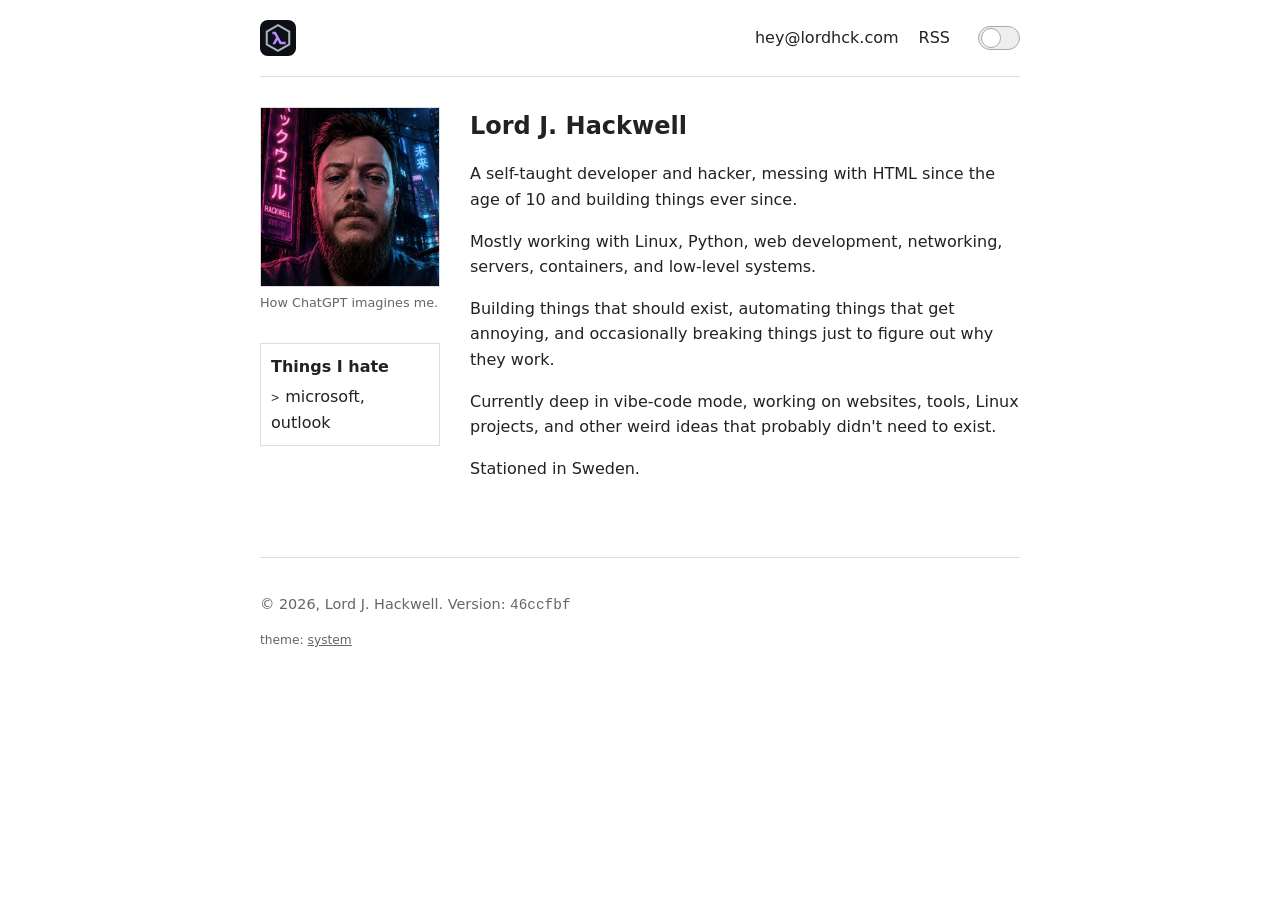
==== about/index.html @ e8de77fa "deploy: 46ccfbf50068d18fadb3310b62d37158465240ef" ====
<!doctype html>
<html lang="en">
<head>
    <meta charset="utf-8">
    <meta name="viewport" content="width=device-width, initial-scale=1.0">
    <title>About · Lord J. Hackwell</title>
    <meta name="description" content="About Lord J. Hackwell: self-taught dev &amp; hacker.">
    <link rel="canonical" href="https://lordhck.com/about/">
    <link rel="alternate" type="application/rss+xml" title="Lord J. Hackwell" href="/feed.xml">

    <meta property="og:site_name" content="Lord J. Hackwell">
    <meta property="og:type" content="website">
    <meta property="og:title" content="About">
    <meta property="og:description" content="About Lord J. Hackwell: self-taught dev &amp; hacker.">
    <meta property="og:url" content="https://lordhck.com/about/">
    <meta property="og:image" content="https://lordhck.com/static/imgs/me-openai.webp">
    <meta name="twitter:card" content="summary_large_image">

    <script type="application/ld+json">
    {
      "@context": "https://schema.org",
      "@type": "WebPage",
      "name": "About",
      "url": "https://lordhck.com/about/",
      "description": "About Lord J. Hackwell: self-taught dev & hacker.",
      "inLanguage": "en",
      "isPartOf": {
        "@id": "https://lordhck.com/#website"
      }
    }
    </script>

    <script>
        // Set theme before paint to avoid a flash
        (function () {
            var theme;
            try { theme = localStorage.getItem("theme"); } catch (e) {}
            var dark = theme === "dark" ||
                (theme !== "light" && matchMedia("(prefers-color-scheme: dark)").matches);
            document.documentElement.classList.toggle("dark", dark);
        })();
    </script>
    <link rel="icon" href="/static/favicon.svg" type="image/svg+xml">
    <link rel="stylesheet" href="/static/style.css">
</head>
<body>
    <header id="top">
        <a href="/" class="logo" aria-label="Home">
            <svg width="36" height="36" viewBox="0 0 32 32" aria-hidden="true">
                <rect width="32" height="32" rx="7" fill="#0c1016"/>
                <path d="M16 4.5 26 10.25v11.5L16 27.5 6 21.75v-11.5z" fill="none" stroke="#a9b3c2" stroke-width="1.8"/>
                <path d="M11 10.4h3l4.95 9h3.85v2.2h-5.14l-2.08-3.78-2.08 3.78H11l3.33-6.06-1.62-2.94H11z" fill="#b98cff"/>
            </svg>
        </a>

        <div class="links">
            <a href="mailto:hey@lordhck.com">hey@lordhck.com</a>
            <a href="/feed.xml">RSS</a>

            <label class="toggle">
                <input type="checkbox" id="dark-mode" aria-label="Dark mode">
                <span class="slider"></span>
            </label>
        </div>
    </header>

    <section class="about">
        <figure class="about-figure">
            <img class="about-photo" src="/static/imgs/me-openai.webp"
                 alt="Portrait of Lord J. Hackwell" width="180" height="180">
            <figcaption>How ChatGPT imagines me.</figcaption>
        </figure>

        <div class="about-text">
            <h1>Lord J. Hackwell</h1>
            <p>
                A self-taught developer and hacker, messing with HTML since the age of 10
                and building things ever since.
            </p>
            <p>
                Mostly working with Linux, Python, web development, networking, servers, 
                containers, and low-level systems.
            </p>
            <p>
                Building things that should exist, automating things that get annoying, 
                and occasionally breaking things just to figure out why they work.
            </p>
            <p>
                Currently deep in vibe-code mode, working on websites, tools, Linux projects, 
                and other weird ideas that probably didn't need to exist.
            </p>
            <p>Stationed in Sweden.</p>
        </div>

        <aside class="hate-list">
            <strong>Things I hate</strong>
            <ul>
                <li>microsoft, outlook</li>
            </ul>
        </aside>
    </section>


    <footer>
        <p>
            &copy; 2026, Lord J. Hackwell. Version:
            <span id="version">46ccfbf</span>
        </p>
        <p class="theme-switch">
            <button type="button" id="theme-cycle" title="Switch theme">theme: <span class="theme-value">system</span></button>
        </p>
    </footer>

    <script src="/static/app.js"></script>
    <script src="/static/code.js"></script>
</body>
</html>
---- static/style.css ----
*{box-sizing:border-box}:root{color-scheme:light}:root.dark{color-scheme:dark}body{max-width:800px;margin:0 auto;padding:0 20px;font-family:system-ui,sans-serif;line-height:1.6;color:#222;background:#fff;transition:background 0.2s,color 0.2s}.dark body{color:#ddd;background:#111}a{color:#1a55c4}:where(.dark) a{color:#8ab4f8}header{display:flex;align-items:center;justify-content:space-between;padding:20px 0;border-bottom:1px solid #ddd}.dark header{border-color:#333}header a{color:inherit;text-decoration:none}header a:hover{text-decoration:underline}.logo{display:flex;transition:opacity 0.2s}.logo:hover{opacity:0.7}header .links{display:flex;align-items:center;gap:20px;line-height:1}h1{margin-bottom:0.25rem}nav{margin:30px 0}nav ul,.post-list{padding:0;list-style:none}nav ul{display:flex;gap:20px}nav a{color:inherit}.release{margin:30px 0;padding:16px 20px;border:1px solid #2f9e44;background:rgba(47,158,68,0.08)}.release h2{margin:0 0 4px}.release p{margin:0}.release a{color:inherit;margin-left:6px}main{margin-top:30px}.post-list li{display:flex;align-items:center;min-width:0}.post-list li::before,.hate-list li::before{content:">";margin-right:6px;font-family:Courier,monospace;font-size:0.85em}.date{flex-shrink:0;margin-right:8px;font-family:Courier,monospace;font-size:0.85em;color:#666}.dark .date{color:#999}.post-link{min-width:0;overflow:hidden;text-overflow:ellipsis;white-space:nowrap}.toggle{position:relative;display:inline-block;width:42px;height:24px;margin-left:8px;vertical-align:middle;cursor:pointer}.toggle input{opacity:0;width:0;height:0}.slider{position:absolute;inset:0;border:1px solid #aaa;border-radius:999px;background:#eee;transition:0.2s}.slider::before{content:"";position:absolute;width:18px;height:18px;left:2px;top:50%;border-radius:50%;background:#fff;border:1px solid #aaa;transform:translateY(-50%);transition:0.2s}.toggle input:checked + .slider{background:#333;border-color:#555}.toggle input:checked + .slider::before{transform:translate(18px,-50%);background:#111;border-color:#777}footer{margin-top:60px;padding:20px 0;border-top:1px solid #ddd;font-size:0.9em;color:#666}.dark footer{border-color:#333;color:#999}#version{font-family:Courier,monospace}.tag{margin-right:6px;font-family:Courier,monospace;font-size:0.85em;color:#666}.dark .tag{color:#999}.not-found h1{font-family:Courier,monospace;font-size:4em}.breadcrumbs{margin:0 0 30px;font-size:0.8em;color:#666}.dark .breadcrumbs{color:#999}.breadcrumbs ol{display:flex;flex-wrap:wrap;margin:0;padding:0;list-style:none}.breadcrumbs li + li::before{content:"/";margin:0 6px}.breadcrumbs a{color:inherit}.theme-switch{font-size:0.85em}.theme-switch button{padding:0;border:0;background:none;font:inherit;color:inherit;cursor:pointer}.theme-value{text-decoration:underline}.about{display:grid;grid-template-columns:180px 1fr;grid-template-rows:auto 1fr;grid-template-areas:"photo text" "hate text";align-items:start;gap:30px;margin-top:30px}.about-figure{grid-area:photo;width:180px;margin:0}.about-text{grid-area:text}.about-photo{display:block;width:180px;height:180px;border:1px solid #ddd}.about-figure figcaption{margin-top:6px;font-size:0.8em;color:#666}.dark .about-figure figcaption{color:#999}.dark .about-photo{border-color:#333}.about h1{margin-top:0}.hate-list{grid-area:hate;padding:10px 10px;border:1px solid #ddd}.dark .hate-list{border-color:#333}.hate-list strong{display:block;margin:0 0 4px}.hate-list ul{margin:0;padding:0;list-style:none}@media (max-width:560px){.about{grid-template-columns:1fr;grid-template-rows:none;grid-template-areas:"photo" "text" "hate"}}article img{max-width:100%;height:auto}.footnote-ref{font-family:Courier,monospace;font-size:0.85em;text-decoration:none}.footnote{margin-top:40px;padding-top:10px;border-top:1px solid #ddd;font-size:0.85em;color:#666}.dark .footnote{border-color:#333;color:#999}.footnote hr{display:none}.footnote ol{margin:0}.footnote p{margin:0.25em 0}.footnote-backref{margin-left:4px;text-decoration:none}a[href^="http"]:not([href*="lordhck.com"])::after{--arrow:url("data:image/svg+xml,%3Csvg xmlns='http://www.w3.org/2000/svg' viewBox='0 0 24 24' fill='none' stroke='black' stroke-width='2' stroke-linecap='round' stroke-linejoin='round'%3E%3Cpath d='M5 12h14M13 18l6-6M13 6l6 6'/%3E%3C/svg%3E");content:"";display:inline-block;width:0.9em;height:0.9em;margin-left:0.2em;vertical-align:middle;background-color:currentColor;-webkit-mask:var(--arrow) no-repeat center / contain;mask:var(--arrow) no-repeat center / contain}.footnote-ref::after,.footnote a::after{content:none !important}.back-to-top{display:inline-block;margin-top:40px;font-family:Courier,monospace;font-size:0.85em;color:#666}.dark .back-to-top{color:#999}:root{--code-bg:#f4f4f4;--code-fg:#222;--code-border:#ddd;--code-muted:#666;--tk-k:#7a3e9d;--tk-s:#3b7a3b;--tk-c:#8a8a8a;--tk-n:#b35c00;--tk-f:#2a5db0;--tk-v:#a33a3a}:root.dark{--code-bg:#1e1e1e;--code-fg:#ddd;--code-border:#333;--code-muted:#999;--tk-k:#c5a3e0;--tk-s:#a3c99a;--tk-c:#6f6f6f;--tk-n:#e0a96d;--tk-f:#8fb3e8;--tk-v:#e09090}.code,.term{position:relative;margin:1.5rem 0;border-radius:6px;overflow:hidden;font:14px/1.5 ui-monospace,"SF Mono",Menlo,Consolas,monospace}.code{color:var(--code-fg);background:var(--code-bg);border:1px solid var(--code-border)}.code pre,.term pre{margin:0;padding:0.9rem 1rem;overflow-x:auto;font:inherit}.code code,.term code{font:inherit}.code-bar,.term-bar{display:flex;align-items:center;gap:0.5rem;padding:0.35rem 0.6rem 0.35rem 1rem;font-size:12px}.code-bar{color:var(--code-muted);border-bottom:1px solid var(--code-border)}.copy{margin-left:auto;padding:0.15rem 0.4rem;border:0;border-radius:4px;background:none;font:inherit;color:inherit;cursor:pointer;opacity:0.6}.copy:hover,.copy:focus-visible{opacity:1}.copy:focus-visible{outline:1px solid currentColor}.copy.ok{color:#28c840;opacity:1}.copy svg{display:block;width:14px;height:14px;margin:0 auto}.k{color:var(--tk-k)}.s{color:var(--tk-s)}.c{color:var(--tk-c);font-style:italic}.n{color:var(--tk-n)}.f{color:var(--tk-f)}.v{color:var(--tk-v)}.term{color:#e6e6e6;background:#1c1c1e}.term-bar{color:#8e8e93;background:#2a2a2c}.dot{width:12px;height:12px;border-radius:50%}.dot:nth-child(1){background:#ff5f57}.dot:nth-child(2){background:#febc2e}.dot:nth-child(3){margin-right:0.5rem;background:#28c840}.term .cmd::before{content:"$ ";color:#28c840;user-select:none}.term .out{color:#8e8e93}@media (prefers-reduced-motion:no-preference){html{scroll-behavior:smooth}}
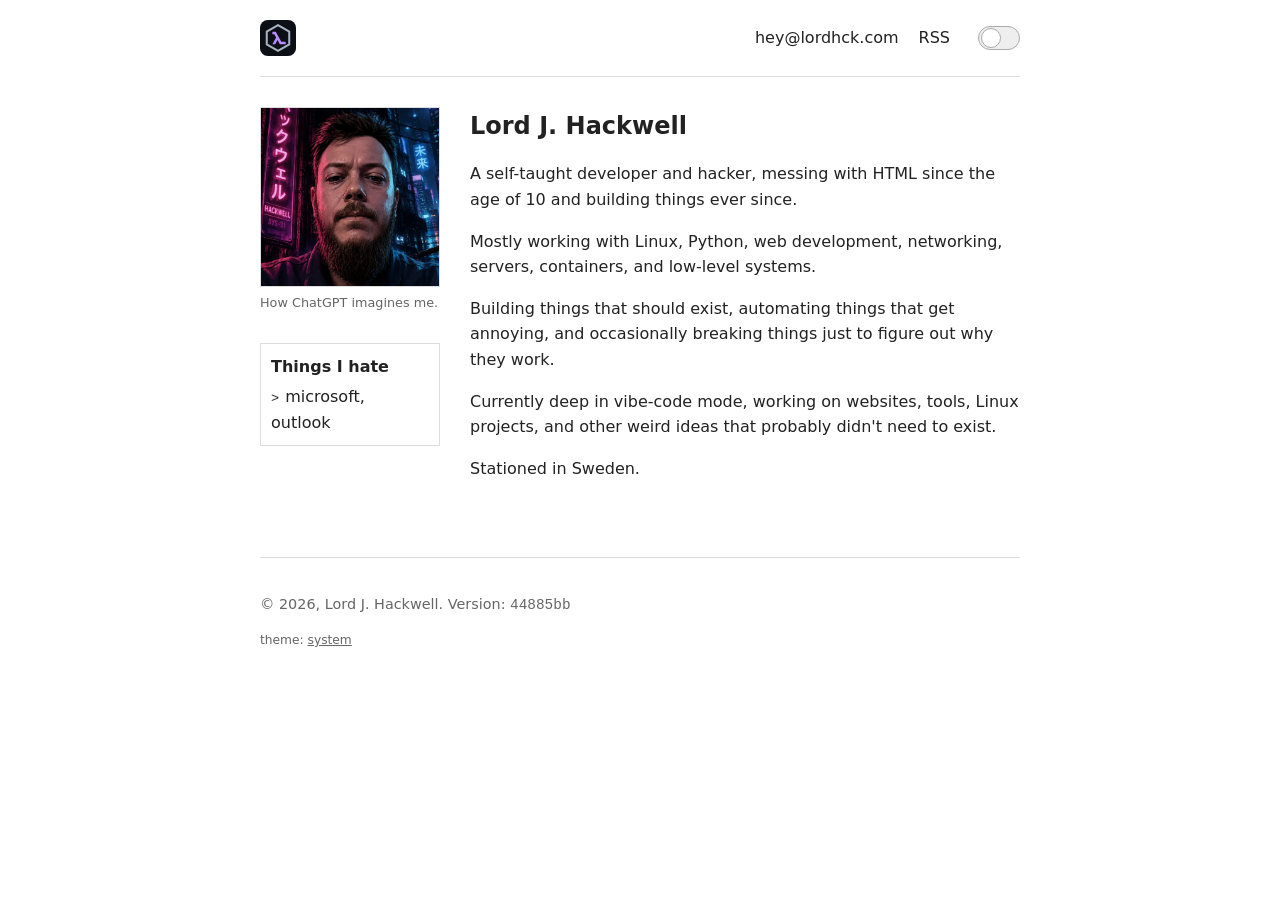
==== commit 5ed49036: "deploy: 44885bb9a5e85b3116b4069ffa80eab45b69ea36" ====
--- a/about/index.html
+++ b/about/index.html
@@ -41,6 +41,10 @@
         })();
     </script>
     <link rel="icon" href="/static/favicon.svg" type="image/svg+xml">
+    <link rel="apple-touch-icon" href="/static/icons/apple-touch-icon.png">
+    <link rel="manifest" href="/manifest.webmanifest">
+    <meta name="theme-color" content="#ffffff">
+    <meta name="apple-mobile-web-app-title" content="lordhck">
     <link rel="stylesheet" href="/static/style.css">
 </head>
 <body>
@@ -104,7 +108,7 @@
     <footer>
         <p>
             &copy; 2026, Lord J. Hackwell. Version:
-            <span id="version">46ccfbf</span>
+            <span id="version">44885bb</span>
         </p>
         <p class="theme-switch">
             <button type="button" id="theme-cycle" title="Switch theme">theme: <span class="theme-value">system</span></button>
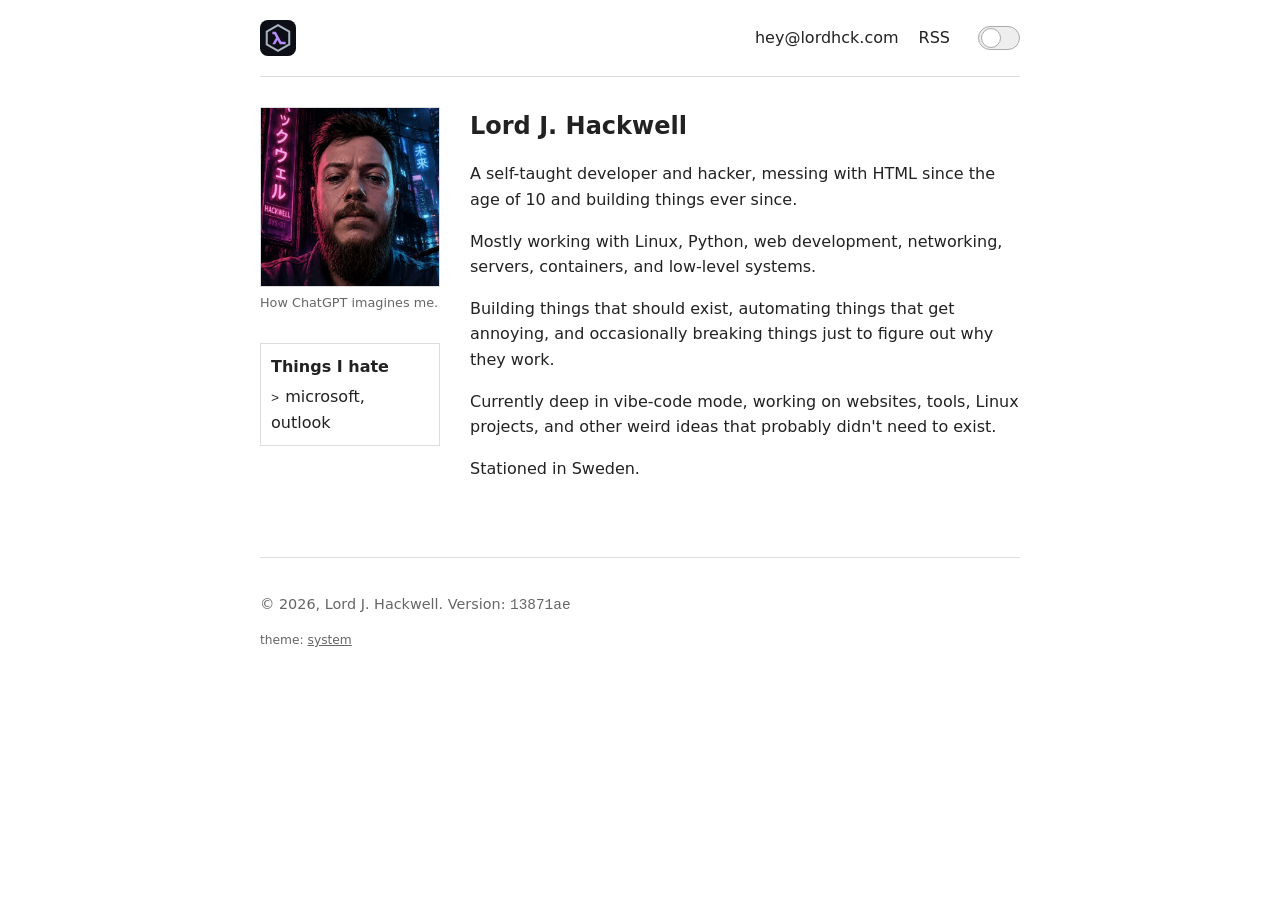
==== commit 18a061ec: "deploy: 13871aefc69ad44b2118bb988d697bfb29049811" ====
--- a/about/index.html
+++ b/about/index.html
@@ -108,7 +108,7 @@
     <footer>
         <p>
             &copy; 2026, Lord J. Hackwell. Version:
-            <span id="version">44885bb</span>
+            <span id="version">13871ae</span>
         </p>
         <p class="theme-switch">
             <button type="button" id="theme-cycle" title="Switch theme">theme: <span class="theme-value">system</span></button>
--- a/static/style.css
+++ b/static/style.css
@@ -1 +1 @@
-*{box-sizing:border-box}:root{color-scheme:light}:root.dark{color-scheme:dark}body{max-width:800px;margin:0 auto;padding:0 20px;font-family:system-ui,sans-serif;line-height:1.6;color:#222;background:#fff;transition:background 0.2s,color 0.2s}.dark body{color:#ddd;background:#111}a{color:#1a55c4}:where(.dark) a{color:#8ab4f8}header{display:flex;align-items:center;justify-content:space-between;padding:20px 0;border-bottom:1px solid #ddd}.dark header{border-color:#333}header a{color:inherit;text-decoration:none}header a:hover{text-decoration:underline}.logo{display:flex;transition:opacity 0.2s}.logo:hover{opacity:0.7}header .links{display:flex;align-items:center;gap:20px;line-height:1}h1{margin-bottom:0.25rem}nav{margin:30px 0}nav ul,.post-list{padding:0;list-style:none}nav ul{display:flex;gap:20px}nav a{color:inherit}.release{margin:30px 0;padding:16px 20px;border:1px solid #2f9e44;background:rgba(47,158,68,0.08)}.release h2{margin:0 0 4px}.release p{margin:0}.release a{color:inherit;margin-left:6px}main{margin-top:30px}.post-list li{display:flex;align-items:center;min-width:0}.post-list li::before,.hate-list li::before{content:">";margin-right:6px;font-family:Courier,monospace;font-size:0.85em}.date{flex-shrink:0;margin-right:8px;font-family:Courier,monospace;font-size:0.85em;color:#666}.dark .date{color:#999}.post-link{min-width:0;overflow:hidden;text-overflow:ellipsis;white-space:nowrap}.toggle{position:relative;display:inline-block;width:42px;height:24px;margin-left:8px;vertical-align:middle;cursor:pointer}.toggle input{opacity:0;width:0;height:0}.slider{position:absolute;inset:0;border:1px solid #aaa;border-radius:999px;background:#eee;transition:0.2s}.slider::before{content:"";position:absolute;width:18px;height:18px;left:2px;top:50%;border-radius:50%;background:#fff;border:1px solid #aaa;transform:translateY(-50%);transition:0.2s}.toggle input:checked + .slider{background:#333;border-color:#555}.toggle input:checked + .slider::before{transform:translate(18px,-50%);background:#111;border-color:#777}footer{margin-top:60px;padding:20px 0;border-top:1px solid #ddd;font-size:0.9em;color:#666}.dark footer{border-color:#333;color:#999}#version{font-family:Courier,monospace}.tag{margin-right:6px;font-family:Courier,monospace;font-size:0.85em;color:#666}.dark .tag{color:#999}.not-found h1{font-family:Courier,monospace;font-size:4em}.breadcrumbs{margin:0 0 30px;font-size:0.8em;color:#666}.dark .breadcrumbs{color:#999}.breadcrumbs ol{display:flex;flex-wrap:wrap;margin:0;padding:0;list-style:none}.breadcrumbs li + li::before{content:"/";margin:0 6px}.breadcrumbs a{color:inherit}.theme-switch{font-size:0.85em}.theme-switch button{padding:0;border:0;background:none;font:inherit;color:inherit;cursor:pointer}.theme-value{text-decoration:underline}.about{display:grid;grid-template-columns:180px 1fr;grid-template-rows:auto 1fr;grid-template-areas:"photo text" "hate text";align-items:start;gap:30px;margin-top:30px}.about-figure{grid-area:photo;width:180px;margin:0}.about-text{grid-area:text}.about-photo{display:block;width:180px;height:180px;border:1px solid #ddd}.about-figure figcaption{margin-top:6px;font-size:0.8em;color:#666}.dark .about-figure figcaption{color:#999}.dark .about-photo{border-color:#333}.about h1{margin-top:0}.hate-list{grid-area:hate;padding:10px 10px;border:1px solid #ddd}.dark .hate-list{border-color:#333}.hate-list strong{display:block;margin:0 0 4px}.hate-list ul{margin:0;padding:0;list-style:none}@media (max-width:560px){.about{grid-template-columns:1fr;grid-template-rows:none;grid-template-areas:"photo" "text" "hate"}}article img{max-width:100%;height:auto}.footnote-ref{font-family:Courier,monospace;font-size:0.85em;text-decoration:none}.footnote{margin-top:40px;padding-top:10px;border-top:1px solid #ddd;font-size:0.85em;color:#666}.dark .footnote{border-color:#333;color:#999}.footnote hr{display:none}.footnote ol{margin:0}.footnote p{margin:0.25em 0}.footnote-backref{margin-left:4px;text-decoration:none}a[href^="http"]:not([href*="lordhck.com"])::after{--arrow:url("data:image/svg+xml,%3Csvg xmlns='http://www.w3.org/2000/svg' viewBox='0 0 24 24' fill='none' stroke='black' stroke-width='2' stroke-linecap='round' stroke-linejoin='round'%3E%3Cpath d='M5 12h14M13 18l6-6M13 6l6 6'/%3E%3C/svg%3E");content:"";display:inline-block;width:0.9em;height:0.9em;margin-left:0.2em;vertical-align:middle;background-color:currentColor;-webkit-mask:var(--arrow) no-repeat center / contain;mask:var(--arrow) no-repeat center / contain}.footnote-ref::after,.footnote a::after{content:none !important}.back-to-top{display:inline-block;margin-top:40px;font-family:Courier,monospace;font-size:0.85em;color:#666}.dark .back-to-top{color:#999}:root{--code-bg:#f4f4f4;--code-fg:#222;--code-border:#ddd;--code-muted:#666;--tk-k:#7a3e9d;--tk-s:#3b7a3b;--tk-c:#8a8a8a;--tk-n:#b35c00;--tk-f:#2a5db0;--tk-v:#a33a3a}:root.dark{--code-bg:#1e1e1e;--code-fg:#ddd;--code-border:#333;--code-muted:#999;--tk-k:#c5a3e0;--tk-s:#a3c99a;--tk-c:#6f6f6f;--tk-n:#e0a96d;--tk-f:#8fb3e8;--tk-v:#e09090}.code,.term{position:relative;margin:1.5rem 0;border-radius:6px;overflow:hidden;font:14px/1.5 ui-monospace,"SF Mono",Menlo,Consolas,monospace}.code{color:var(--code-fg);background:var(--code-bg);border:1px solid var(--code-border)}.code pre,.term pre{margin:0;padding:0.9rem 1rem;overflow-x:auto;font:inherit}.code code,.term code{font:inherit}.code-bar,.term-bar{display:flex;align-items:center;gap:0.5rem;padding:0.35rem 0.6rem 0.35rem 1rem;font-size:12px}.code-bar{color:var(--code-muted);border-bottom:1px solid var(--code-border)}.copy{margin-left:auto;padding:0.15rem 0.4rem;border:0;border-radius:4px;background:none;font:inherit;color:inherit;cursor:pointer;opacity:0.6}.copy:hover,.copy:focus-visible{opacity:1}.copy:focus-visible{outline:1px solid currentColor}.copy.ok{color:#28c840;opacity:1}.copy svg{display:block;width:14px;height:14px;margin:0 auto}.k{color:var(--tk-k)}.s{color:var(--tk-s)}.c{color:var(--tk-c);font-style:italic}.n{color:var(--tk-n)}.f{color:var(--tk-f)}.v{color:var(--tk-v)}.term{color:#e6e6e6;background:#1c1c1e}.term-bar{color:#8e8e93;background:#2a2a2c}.dot{width:12px;height:12px;border-radius:50%}.dot:nth-child(1){background:#ff5f57}.dot:nth-child(2){background:#febc2e}.dot:nth-child(3){margin-right:0.5rem;background:#28c840}.term .cmd::before{content:"$ ";color:#28c840;user-select:none}.term .out{color:#8e8e93}@media (prefers-reduced-motion:no-preference){html{scroll-behavior:smooth}}+*{box-sizing:border-box}:root{color-scheme:light}:root.dark{color-scheme:dark}body{max-width:800px;margin:0 auto;padding:0 20px;font-family:system-ui,sans-serif;line-height:1.6;color:#222;background:#fff;transition:background 0.2s,color 0.2s}.dark body{color:#ddd;background:#111}a{color:#1a55c4}:where(.dark) a{color:#8ab4f8}header{display:flex;align-items:center;justify-content:space-between;padding:20px 0;border-bottom:1px solid #ddd}.dark header{border-color:#333}header a{color:inherit;text-decoration:none}header a:hover{text-decoration:underline}.logo{display:flex;transition:opacity 0.2s}.logo:hover{opacity:0.7}header .links{display:flex;align-items:center;gap:20px;line-height:1}h1{margin-bottom:0.25rem}nav{margin:30px 0}nav ul,.post-list{padding:0;list-style:none}nav ul{display:flex;gap:20px}nav a{color:inherit}.release{margin:30px 0;padding:16px 20px;border:1px solid #2f9e44;background:rgba(47,158,68,0.08)}.release h2{margin:0 0 4px}.release p{margin:0}.release a{color:inherit;margin-left:6px}main{margin-top:30px}.post-list li{display:flex;align-items:center;min-width:0}.post-list li::before,.hate-list li::before{content:">";margin-right:6px;font-family:Courier,monospace;font-size:0.85em}.date{flex-shrink:0;margin-right:8px;font-family:Courier,monospace;font-size:0.85em;color:#666}.dark .date{color:#999}.post-link{min-width:0;overflow:hidden;text-overflow:ellipsis;white-space:nowrap}.toggle{position:relative;display:inline-block;width:42px;height:24px;margin-left:8px;vertical-align:middle;cursor:pointer}.toggle input{opacity:0;width:0;height:0}.slider{position:absolute;inset:0;border:1px solid #aaa;border-radius:999px;background:#eee;transition:0.2s}.slider::before{content:"";position:absolute;width:18px;height:18px;left:2px;top:50%;border-radius:50%;background:#fff;border:1px solid #aaa;transform:translateY(-50%);transition:0.2s}.toggle input:checked + .slider{background:#333;border-color:#555}.toggle input:checked + .slider::before{transform:translate(18px,-50%);background:#111;border-color:#777}footer{margin-top:60px;padding:20px 0;border-top:1px solid #ddd;font-size:0.9em;color:#666}.dark footer{border-color:#333;color:#999}#version{font-family:Courier,monospace}.tag{margin-right:6px;font-family:Courier,monospace;font-size:0.85em;color:#666}.dark .tag{color:#999}.not-found h1{font-family:Courier,monospace;font-size:4em}.offline-screen{position:relative;max-width:600px;margin:30px 0;overflow:hidden;border-radius:8px;background:#111}.offline-screen canvas{display:block;width:100%;height:auto;image-rendering:pixelated;filter:drop-shadow(0 0 18px rgba(138,180,248,0.35));touch-action:manipulation;user-select:none}.offline-screen::after{content:"";position:absolute;inset:0;background:repeating-linear-gradient(transparent 0 2px,rgba(0,0,0,0.2) 2px 3px);mask-image:radial-gradient(closest-side,#000 60%,transparent);pointer-events:none}.breadcrumbs{margin:0 0 30px;font-size:0.8em;color:#666}.dark .breadcrumbs{color:#999}.breadcrumbs ol{display:flex;flex-wrap:wrap;margin:0;padding:0;list-style:none}.breadcrumbs li + li::before{content:"/";margin:0 6px}.breadcrumbs a{color:inherit}.theme-switch{font-size:0.85em}.theme-switch button{padding:0;border:0;background:none;font:inherit;color:inherit;cursor:pointer}.theme-value{text-decoration:underline}.about{display:grid;grid-template-columns:180px 1fr;grid-template-rows:auto 1fr;grid-template-areas:"photo text" "hate text";align-items:start;gap:30px;margin-top:30px}.about-figure{grid-area:photo;width:180px;margin:0}.about-text{grid-area:text}.about-photo{display:block;width:180px;height:180px;border:1px solid #ddd}.about-figure figcaption{margin-top:6px;font-size:0.8em;color:#666}.dark .about-figure figcaption{color:#999}.dark .about-photo{border-color:#333}.about h1{margin-top:0}.hate-list{grid-area:hate;padding:10px 10px;border:1px solid #ddd}.dark .hate-list{border-color:#333}.hate-list strong{display:block;margin:0 0 4px}.hate-list ul{margin:0;padding:0;list-style:none}@media (max-width:560px){.about{grid-template-columns:1fr;grid-template-rows:none;grid-template-areas:"photo" "text" "hate"}}article img{max-width:100%;height:auto}.footnote-ref{font-family:Courier,monospace;font-size:0.85em;text-decoration:none}.footnote{margin-top:40px;padding-top:10px;border-top:1px solid #ddd;font-size:0.85em;color:#666}.dark .footnote{border-color:#333;color:#999}.footnote hr{display:none}.footnote ol{margin:0}.footnote p{margin:0.25em 0}.footnote-backref{margin-left:4px;text-decoration:none}a[href^="http"]:not([href*="lordhck.com"])::after{--arrow:url("data:image/svg+xml,%3Csvg xmlns='http://www.w3.org/2000/svg' viewBox='0 0 24 24' fill='none' stroke='black' stroke-width='2' stroke-linecap='round' stroke-linejoin='round'%3E%3Cpath d='M5 12h14M13 18l6-6M13 6l6 6'/%3E%3C/svg%3E");content:"";display:inline-block;width:0.9em;height:0.9em;margin-left:0.2em;vertical-align:middle;background-color:currentColor;-webkit-mask:var(--arrow) no-repeat center / contain;mask:var(--arrow) no-repeat center / contain}.footnote-ref::after,.footnote a::after{content:none !important}.back-to-top{display:inline-block;margin-top:40px;font-family:Courier,monospace;font-size:0.85em;color:#666}.dark .back-to-top{color:#999}:root{--code-bg:#f4f4f4;--code-fg:#222;--code-border:#ddd;--code-muted:#666;--tk-k:#7a3e9d;--tk-s:#3b7a3b;--tk-c:#8a8a8a;--tk-n:#b35c00;--tk-f:#2a5db0;--tk-v:#a33a3a}:root.dark{--code-bg:#1e1e1e;--code-fg:#ddd;--code-border:#333;--code-muted:#999;--tk-k:#c5a3e0;--tk-s:#a3c99a;--tk-c:#6f6f6f;--tk-n:#e0a96d;--tk-f:#8fb3e8;--tk-v:#e09090}.code,.term{position:relative;margin:1.5rem 0;border-radius:6px;overflow:hidden;font:14px/1.5 ui-monospace,"SF Mono",Menlo,Consolas,monospace}.code{color:var(--code-fg);background:var(--code-bg);border:1px solid var(--code-border)}.code pre,.term pre{margin:0;padding:0.9rem 1rem;overflow-x:auto;font:inherit}.code code,.term code{font:inherit}.code-bar,.term-bar{display:flex;align-items:center;gap:0.5rem;padding:0.35rem 0.6rem 0.35rem 1rem;font-size:12px}.code-bar{color:var(--code-muted);border-bottom:1px solid var(--code-border)}.copy{margin-left:auto;padding:0.15rem 0.4rem;border:0;border-radius:4px;background:none;font:inherit;color:inherit;cursor:pointer;opacity:0.6}.copy:hover,.copy:focus-visible{opacity:1}.copy:focus-visible{outline:1px solid currentColor}.copy.ok{color:#28c840;opacity:1}.copy svg{display:block;width:14px;height:14px;margin:0 auto}.k{color:var(--tk-k)}.s{color:var(--tk-s)}.c{color:var(--tk-c);font-style:italic}.n{color:var(--tk-n)}.f{color:var(--tk-f)}.v{color:var(--tk-v)}.term{color:#e6e6e6;background:#1c1c1e}.term-bar{color:#8e8e93;background:#2a2a2c}.dot{width:12px;height:12px;border-radius:50%}.dot:nth-child(1){background:#ff5f57}.dot:nth-child(2){background:#febc2e}.dot:nth-child(3){margin-right:0.5rem;background:#28c840}.term .cmd::before{content:"$ ";color:#28c840;user-select:none}.term .out{color:#8e8e93}@media (prefers-reduced-motion:no-preference){html{scroll-behavior:smooth}}
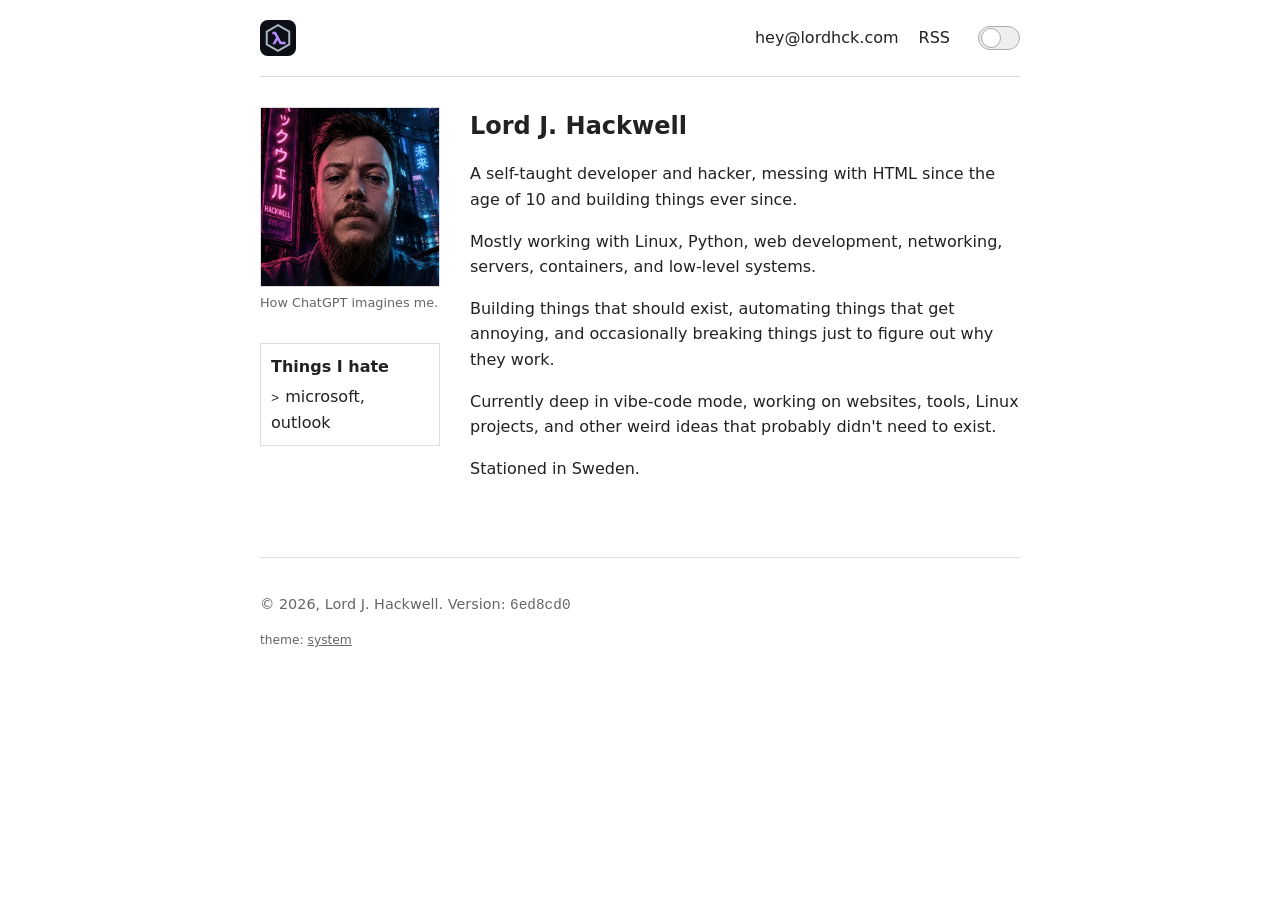
==== commit aaf7e97f: "deploy: 6ed8cd05142281f4e31d7b2b6eff27f577544df3" ====
--- a/about/index.html
+++ b/about/index.html
@@ -108,7 +108,7 @@
     <footer>
         <p>
             &copy; 2026, Lord J. Hackwell. Version:
-            <span id="version">13871ae</span>
+            <span id="version">6ed8cd0</span>
         </p>
         <p class="theme-switch">
             <button type="button" id="theme-cycle" title="Switch theme">theme: <span class="theme-value">system</span></button>
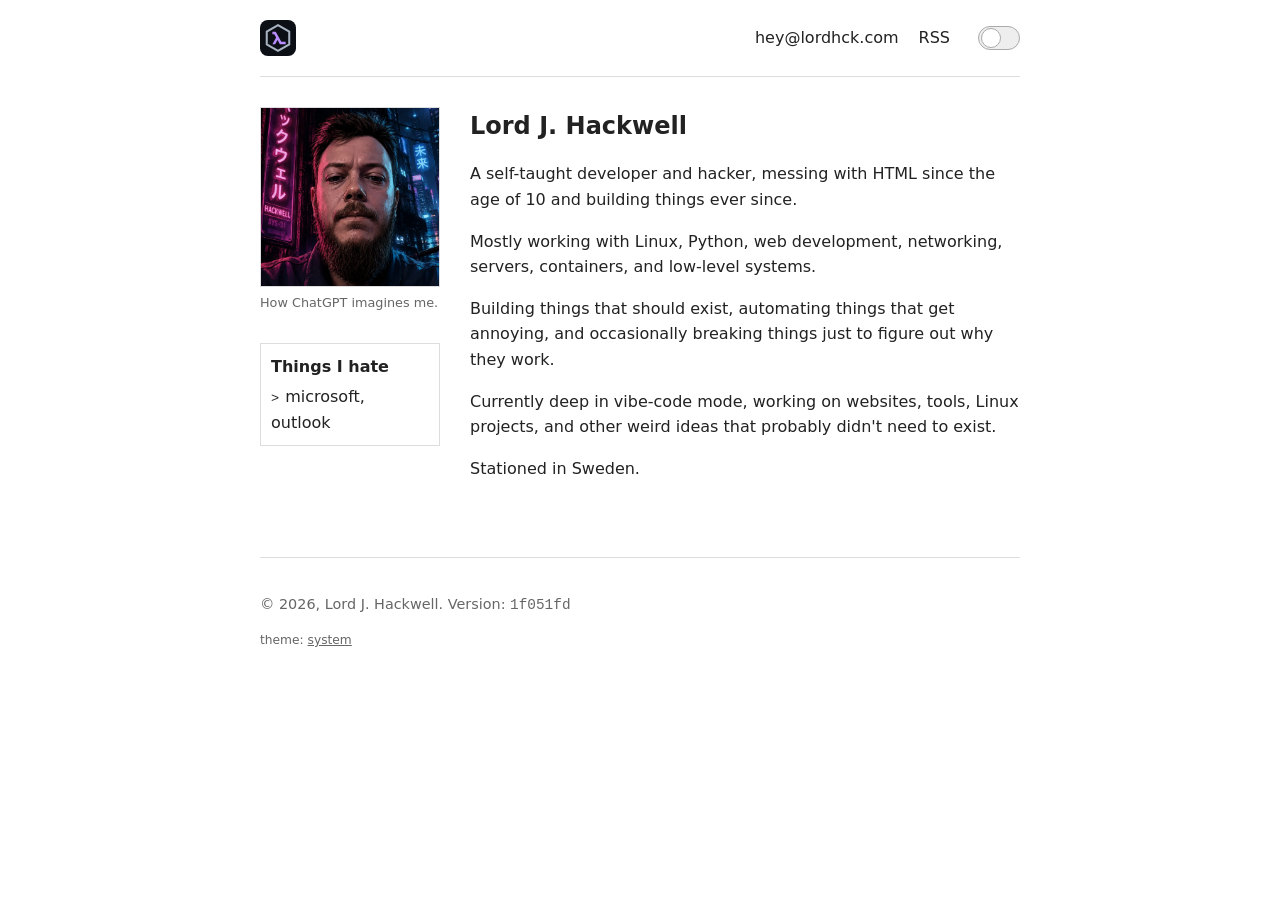
==== commit 484ee9a1: "deploy: 1f051fde8ad391462c94c8f5682ed0f975b3bc56" ====
--- a/about/index.html
+++ b/about/index.html
@@ -108,7 +108,7 @@
     <footer>
         <p>
             &copy; 2026, Lord J. Hackwell. Version:
-            <span id="version">6ed8cd0</span>
+            <span id="version">1f051fd</span>
         </p>
         <p class="theme-switch">
             <button type="button" id="theme-cycle" title="Switch theme">theme: <span class="theme-value">system</span></button>
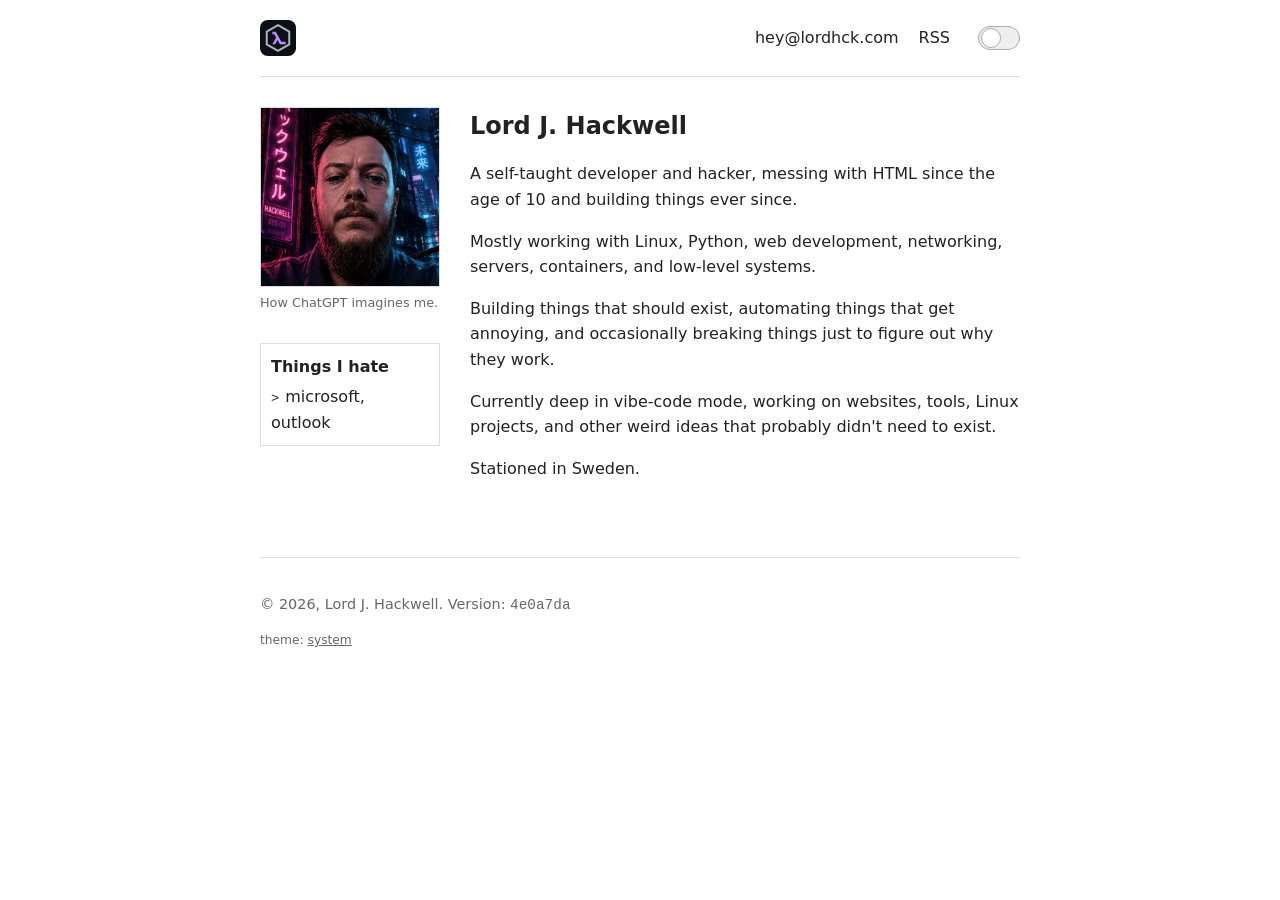
==== commit f0f1e329: "deploy: 4e0a7daccb74c12cd0f8c766ba340600b1c19301" ====
--- a/about/index.html
+++ b/about/index.html
@@ -108,7 +108,7 @@
     <footer>
         <p>
             &copy; 2026, Lord J. Hackwell. Version:
-            <span id="version">1f051fd</span>
+            <span id="version">4e0a7da</span>
         </p>
         <p class="theme-switch">
             <button type="button" id="theme-cycle" title="Switch theme">theme: <span class="theme-value">system</span></button>
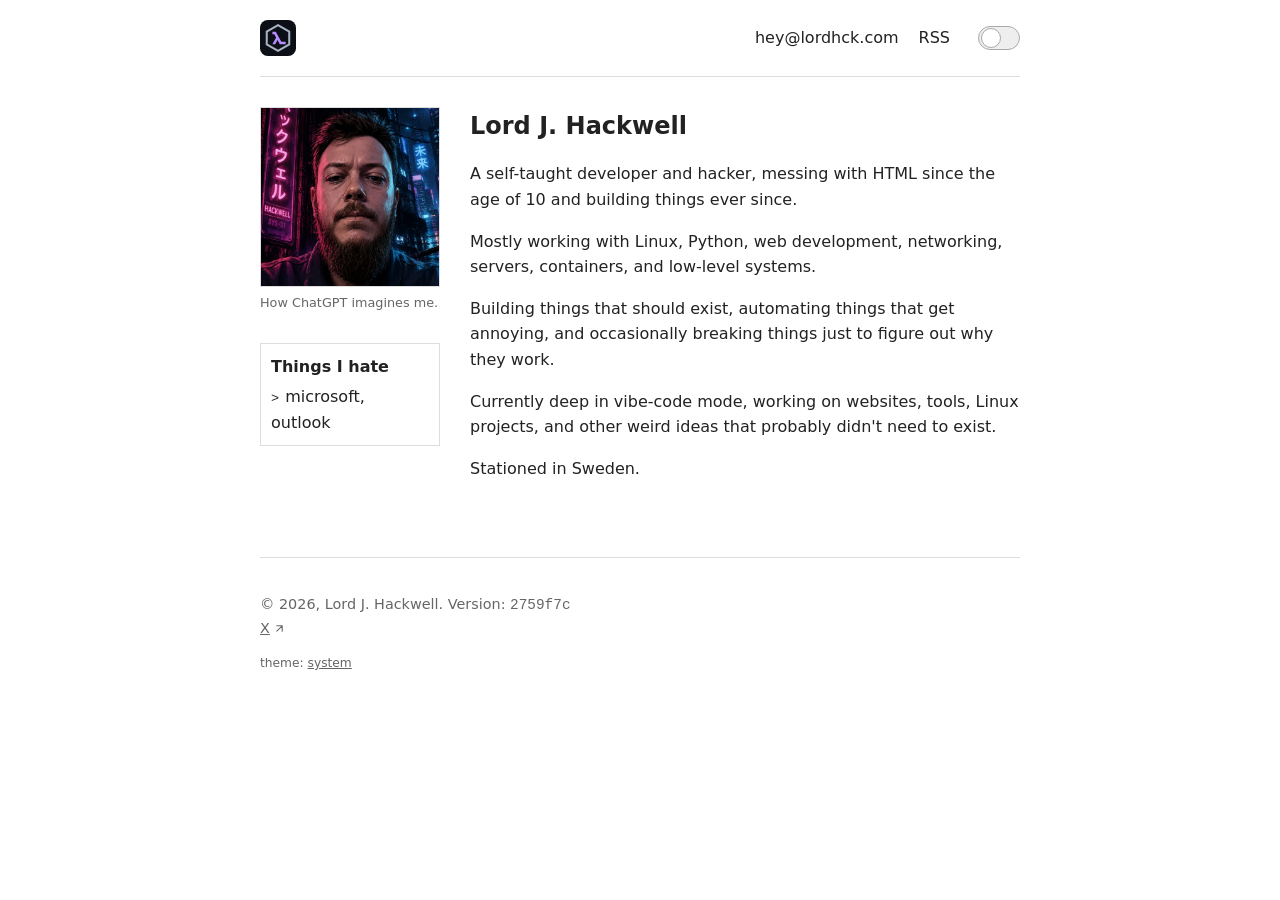
==== commit 5fce2c90: "deploy: 2759f7cd9dc2855d485ef723e6190baab39d393c" ====
--- a/about/index.html
+++ b/about/index.html
@@ -108,7 +108,8 @@
     <footer>
         <p>
             &copy; 2026, Lord J. Hackwell. Version:
-            <span id="version">4e0a7da</span>
+            <span id="version">2759f7c</span><br>
+            <a href="https://x.com/lordhck">X</a>
         </p>
         <p class="theme-switch">
             <button type="button" id="theme-cycle" title="Switch theme">theme: <span class="theme-value">system</span></button>
--- a/static/style.css
+++ b/static/style.css
@@ -1 +1 @@
-*{box-sizing:border-box}:root{color-scheme:light}:root.dark{color-scheme:dark}body{max-width:800px;margin:0 auto;padding:0 20px;font-family:system-ui,sans-serif;line-height:1.6;color:#222;background:#fff;transition:background 0.2s,color 0.2s}.dark body{color:#ddd;background:#111}a{color:#1a55c4}:where(.dark) a{color:#8ab4f8}header{display:flex;align-items:center;justify-content:space-between;padding:20px 0;border-bottom:1px solid #ddd}.dark header{border-color:#333}header a{color:inherit;text-decoration:none}header a:hover{text-decoration:underline}.logo{display:flex;transition:opacity 0.2s}.logo:hover{opacity:0.7}header .links{display:flex;align-items:center;gap:20px;line-height:1}h1{margin-bottom:0.25rem}nav{margin:30px 0}nav ul,.post-list{padding:0;list-style:none}nav ul{display:flex;gap:20px}nav a{color:inherit}.release{margin:30px 0;padding:16px 20px;border:1px solid #2f9e44;background:rgba(47,158,68,0.08)}.release h2{margin:0 0 4px}.release p{margin:0}.release a{color:inherit;margin-left:6px}main{margin-top:30px}.post-list li{display:flex;align-items:center;min-width:0}.post-list li::before,.hate-list li::before{content:">";margin-right:6px;font-family:Courier,monospace;font-size:0.85em}.date{flex-shrink:0;margin-right:8px;font-family:Courier,monospace;font-size:0.85em;color:#666}.dark .date{color:#999}.post-link{min-width:0;overflow:hidden;text-overflow:ellipsis;white-space:nowrap}.toggle{position:relative;display:inline-block;width:42px;height:24px;margin-left:8px;vertical-align:middle;cursor:pointer}.toggle input{opacity:0;width:0;height:0}.slider{position:absolute;inset:0;border:1px solid #aaa;border-radius:999px;background:#eee;transition:0.2s}.slider::before{content:"";position:absolute;width:18px;height:18px;left:2px;top:50%;border-radius:50%;background:#fff;border:1px solid #aaa;transform:translateY(-50%);transition:0.2s}.toggle input:checked + .slider{background:#333;border-color:#555}.toggle input:checked + .slider::before{transform:translate(18px,-50%);background:#111;border-color:#777}footer{margin-top:60px;padding:20px 0;border-top:1px solid #ddd;font-size:0.9em;color:#666}.dark footer{border-color:#333;color:#999}#version{font-family:Courier,monospace}.tag{margin-right:6px;font-family:Courier,monospace;font-size:0.85em;color:#666}.dark .tag{color:#999}.not-found h1{font-family:Courier,monospace;font-size:4em}.offline-screen{position:relative;max-width:600px;margin:30px 0;overflow:hidden;border-radius:8px;background:#111}.offline-screen canvas{display:block;width:100%;height:auto;image-rendering:pixelated;filter:drop-shadow(0 0 18px rgba(138,180,248,0.35));touch-action:manipulation;user-select:none}.offline-screen::after{content:"";position:absolute;inset:0;background:repeating-linear-gradient(transparent 0 2px,rgba(0,0,0,0.2) 2px 3px);mask-image:radial-gradient(closest-side,#000 60%,transparent);pointer-events:none}.breadcrumbs{margin:0 0 30px;font-size:0.8em;color:#666}.dark .breadcrumbs{color:#999}.breadcrumbs ol{display:flex;flex-wrap:wrap;margin:0;padding:0;list-style:none}.breadcrumbs li + li::before{content:"/";margin:0 6px}.breadcrumbs a{color:inherit}.theme-switch{font-size:0.85em}.theme-switch button{padding:0;border:0;background:none;font:inherit;color:inherit;cursor:pointer}.theme-value{text-decoration:underline}.about{display:grid;grid-template-columns:180px 1fr;grid-template-rows:auto 1fr;grid-template-areas:"photo text" "hate text";align-items:start;gap:30px;margin-top:30px}.about-figure{grid-area:photo;width:180px;margin:0}.about-text{grid-area:text}.about-photo{display:block;width:180px;height:180px;border:1px solid #ddd}.about-figure figcaption{margin-top:6px;font-size:0.8em;color:#666}.dark .about-figure figcaption{color:#999}.dark .about-photo{border-color:#333}.about h1{margin-top:0}.hate-list{grid-area:hate;padding:10px 10px;border:1px solid #ddd}.dark .hate-list{border-color:#333}.hate-list strong{display:block;margin:0 0 4px}.hate-list ul{margin:0;padding:0;list-style:none}@media (max-width:560px){.about{grid-template-columns:1fr;grid-template-rows:none;grid-template-areas:"photo" "text" "hate"}}article img{max-width:100%;height:auto}.footnote-ref{font-family:Courier,monospace;font-size:0.85em;text-decoration:none}.footnote{margin-top:40px;padding-top:10px;border-top:1px solid #ddd;font-size:0.85em;color:#666}.dark .footnote{border-color:#333;color:#999}.footnote hr{display:none}.footnote ol{margin:0}.footnote p{margin:0.25em 0}.footnote-backref{margin-left:4px;text-decoration:none}a[href^="http"]:not([href*="lordhck.com"])::after{--arrow:url("data:image/svg+xml,%3Csvg xmlns='http://www.w3.org/2000/svg' viewBox='0 0 24 24' fill='none' stroke='black' stroke-width='2' stroke-linecap='round' stroke-linejoin='round'%3E%3Cpath d='M5 12h14M13 18l6-6M13 6l6 6'/%3E%3C/svg%3E");content:"";display:inline-block;width:0.9em;height:0.9em;margin-left:0.2em;vertical-align:middle;background-color:currentColor;-webkit-mask:var(--arrow) no-repeat center / contain;mask:var(--arrow) no-repeat center / contain}.footnote-ref::after,.footnote a::after{content:none !important}.back-to-top{display:inline-block;margin-top:40px;font-family:Courier,monospace;font-size:0.85em;color:#666}.dark .back-to-top{color:#999}:root{--code-bg:#f4f4f4;--code-fg:#222;--code-border:#ddd;--code-muted:#666;--tk-k:#7a3e9d;--tk-s:#3b7a3b;--tk-c:#8a8a8a;--tk-n:#b35c00;--tk-f:#2a5db0;--tk-v:#a33a3a}:root.dark{--code-bg:#1e1e1e;--code-fg:#ddd;--code-border:#333;--code-muted:#999;--tk-k:#c5a3e0;--tk-s:#a3c99a;--tk-c:#6f6f6f;--tk-n:#e0a96d;--tk-f:#8fb3e8;--tk-v:#e09090}.code,.term{position:relative;margin:1.5rem 0;border-radius:6px;overflow:hidden;font:14px/1.5 ui-monospace,"SF Mono",Menlo,Consolas,monospace}.code{color:var(--code-fg);background:var(--code-bg);border:1px solid var(--code-border)}.code pre,.term pre{margin:0;padding:0.9rem 1rem;overflow-x:auto;font:inherit}.code code,.term code{font:inherit}.code-bar,.term-bar{display:flex;align-items:center;gap:0.5rem;padding:0.35rem 0.6rem 0.35rem 1rem;font-size:12px}.code-bar{color:var(--code-muted);border-bottom:1px solid var(--code-border)}.copy{margin-left:auto;padding:0.15rem 0.4rem;border:0;border-radius:4px;background:none;font:inherit;color:inherit;cursor:pointer;opacity:0.6}.copy:hover,.copy:focus-visible{opacity:1}.copy:focus-visible{outline:1px solid currentColor}.copy.ok{color:#28c840;opacity:1}.copy svg{display:block;width:14px;height:14px;margin:0 auto}.k{color:var(--tk-k)}.s{color:var(--tk-s)}.c{color:var(--tk-c);font-style:italic}.n{color:var(--tk-n)}.f{color:var(--tk-f)}.v{color:var(--tk-v)}.term{color:#e6e6e6;background:#1c1c1e}.term-bar{color:#8e8e93;background:#2a2a2c}.dot{width:12px;height:12px;border-radius:50%}.dot:nth-child(1){background:#ff5f57}.dot:nth-child(2){background:#febc2e}.dot:nth-child(3){margin-right:0.5rem;background:#28c840}.term .cmd::before{content:"$ ";color:#28c840;user-select:none}.term .out{color:#8e8e93}@media (prefers-reduced-motion:no-preference){html{scroll-behavior:smooth}}+*{box-sizing:border-box}:root{color-scheme:light}:root.dark{color-scheme:dark}body{max-width:800px;margin:0 auto;padding:0 20px;font-family:system-ui,sans-serif;line-height:1.6;color:#222;background:#fff;transition:background 0.2s,color 0.2s}.dark body{color:#ddd;background:#111}a{color:#1a55c4}:where(.dark) a{color:#8ab4f8}header{display:flex;align-items:center;justify-content:space-between;padding:20px 0;border-bottom:1px solid #ddd}.dark header{border-color:#333}header a{color:inherit;text-decoration:none}header a:hover{text-decoration:underline}.logo{display:flex;transition:opacity 0.2s}.logo:hover{opacity:0.7}header .links{display:flex;align-items:center;gap:20px;line-height:1}h1{margin-bottom:0.25rem}nav{margin:30px 0}nav ul,.post-list{padding:0;list-style:none}nav ul{display:flex;gap:20px}nav a{color:inherit}.release{margin:30px 0;padding:16px 20px;border:1px solid #2f9e44;background:rgba(47,158,68,0.08)}.release h2{margin:0 0 4px}.release p{margin:0}.release a{color:inherit;margin-left:6px}main{margin-top:30px}.post-list li{display:flex;align-items:center;min-width:0}.post-list li::before,.hate-list li::before{content:">";margin-right:6px;font-family:Courier,monospace;font-size:0.85em}.date{flex-shrink:0;margin-right:8px;font-family:Courier,monospace;font-size:0.85em;color:#666}.dark .date{color:#999}.post-link{min-width:0;overflow:hidden;text-overflow:ellipsis;white-space:nowrap}.toggle{position:relative;display:inline-block;width:42px;height:24px;margin-left:8px;vertical-align:middle;cursor:pointer}.toggle input{opacity:0;width:0;height:0}.slider{position:absolute;inset:0;border:1px solid #aaa;border-radius:999px;background:#eee;transition:0.2s}.slider::before{content:"";position:absolute;width:18px;height:18px;left:2px;top:50%;border-radius:50%;background:#fff;border:1px solid #aaa;transform:translateY(-50%);transition:0.2s}.toggle input:checked + .slider{background:#333;border-color:#555}.toggle input:checked + .slider::before{transform:translate(18px,-50%);background:#111;border-color:#777}footer{margin-top:60px;padding:20px 0;border-top:1px solid #ddd;font-size:0.9em;color:#666}.dark footer{border-color:#333;color:#999}footer a{color:inherit}#version{font-family:Courier,monospace}.tag{margin-right:6px;font-family:Courier,monospace;font-size:0.85em;color:#666}.dark .tag{color:#999}.not-found h1{font-family:Courier,monospace;font-size:4em}.breadcrumbs{margin:0 0 30px;font-size:0.8em;color:#666}.dark .breadcrumbs{color:#999}.breadcrumbs ol{display:flex;flex-wrap:wrap;margin:0;padding:0;list-style:none}.breadcrumbs li + li::before{content:"/";margin:0 6px}.breadcrumbs a{color:inherit}.theme-switch{font-size:0.85em}.theme-switch button{padding:0;border:0;background:none;font:inherit;color:inherit;cursor:pointer}.theme-value{text-decoration:underline}.about{display:grid;grid-template-columns:180px 1fr;grid-template-rows:auto 1fr;grid-template-areas:"photo text" "hate text";align-items:start;gap:30px;margin-top:30px}.about-figure{grid-area:photo;width:180px;margin:0}.about-text{grid-area:text}.about-photo{display:block;width:180px;height:180px;border:1px solid #ddd}.about-figure figcaption{margin-top:6px;font-size:0.8em;color:#666}.dark .about-figure figcaption{color:#999}.dark .about-photo{border-color:#333}.about h1{margin-top:0}.hate-list{grid-area:hate;padding:10px 10px;border:1px solid #ddd}.dark .hate-list{border-color:#333}.hate-list strong{display:block;margin:0 0 4px}.hate-list ul{margin:0;padding:0;list-style:none}@media (max-width:560px){.about{grid-template-columns:1fr;grid-template-rows:none;grid-template-areas:"photo" "text" "hate"}}article img{max-width:100%;height:auto}.footnote-ref{font-family:Courier,monospace;font-size:0.85em;text-decoration:none}.footnote{margin-top:40px;padding-top:10px;border-top:1px solid #ddd;font-size:0.85em;color:#666}.dark .footnote{border-color:#333;color:#999}.footnote hr{display:none}.footnote ol{margin:0}.footnote p{margin:0.25em 0}.footnote-backref{margin-left:4px;text-decoration:none}a[href^="http"]:not([href*="lordhck.com"])::after{--arrow:url("data:image/svg+xml,%3Csvg xmlns='http://www.w3.org/2000/svg' viewBox='0 0 24 24' fill='none' stroke='black' stroke-width='2' stroke-linecap='round' stroke-linejoin='round'%3E%3Cpath d='M7 17 17 7M7 7h10v10'/%3E%3C/svg%3E");content:"";display:inline-block;width:0.9em;height:0.9em;margin-left:0.2em;vertical-align:middle;background-color:currentColor;-webkit-mask:var(--arrow) no-repeat center / contain;mask:var(--arrow) no-repeat center / contain}.footnote-ref::after,.footnote a::after{content:none !important}.back-to-top{display:inline-block;margin-top:40px;font-family:Courier,monospace;font-size:0.85em;color:#666}.dark .back-to-top{color:#999}:root{--code-bg:#f4f4f4;--code-fg:#222;--code-border:#ddd;--code-muted:#666;--tk-k:#7a3e9d;--tk-s:#3b7a3b;--tk-c:#8a8a8a;--tk-n:#b35c00;--tk-f:#2a5db0;--tk-v:#a33a3a}:root.dark{--code-bg:#1e1e1e;--code-fg:#ddd;--code-border:#333;--code-muted:#999;--tk-k:#c5a3e0;--tk-s:#a3c99a;--tk-c:#6f6f6f;--tk-n:#e0a96d;--tk-f:#8fb3e8;--tk-v:#e09090}.code,.term{position:relative;margin:1.5rem 0;border-radius:6px;overflow:hidden;font:14px/1.5 ui-monospace,"SF Mono",Menlo,Consolas,monospace}.code{color:var(--code-fg);background:var(--code-bg);border:1px solid var(--code-border)}.code pre,.term pre{margin:0;padding:0.9rem 1rem;overflow-x:auto;font:inherit}.code code,.term code{font:inherit}.code-bar,.term-bar{display:flex;align-items:center;gap:0.5rem;padding:0.35rem 0.6rem 0.35rem 1rem;font-size:12px}.code-bar{color:var(--code-muted);border-bottom:1px solid var(--code-border)}.copy{margin-left:auto;padding:0.15rem 0.4rem;border:0;border-radius:4px;background:none;font:inherit;color:inherit;cursor:pointer;opacity:0.6}.copy:hover,.copy:focus-visible{opacity:1}.copy:focus-visible{outline:1px solid currentColor}.copy.ok{color:#28c840;opacity:1}.copy svg{display:block;width:14px;height:14px;margin:0 auto}.k{color:var(--tk-k)}.s{color:var(--tk-s)}.c{color:var(--tk-c);font-style:italic}.n{color:var(--tk-n)}.f{color:var(--tk-f)}.v{color:var(--tk-v)}.term{color:#e6e6e6;background:#1c1c1e}.term-bar{color:#8e8e93;background:#2a2a2c}.dot{width:12px;height:12px;border-radius:50%}.dot:nth-child(1){background:#ff5f57}.dot:nth-child(2){background:#febc2e}.dot:nth-child(3){margin-right:0.5rem;background:#28c840}.term .cmd::before{content:"$ ";color:#28c840;user-select:none}.term .out{color:#8e8e93}@media (prefers-reduced-motion:no-preference){html{scroll-behavior:smooth}}
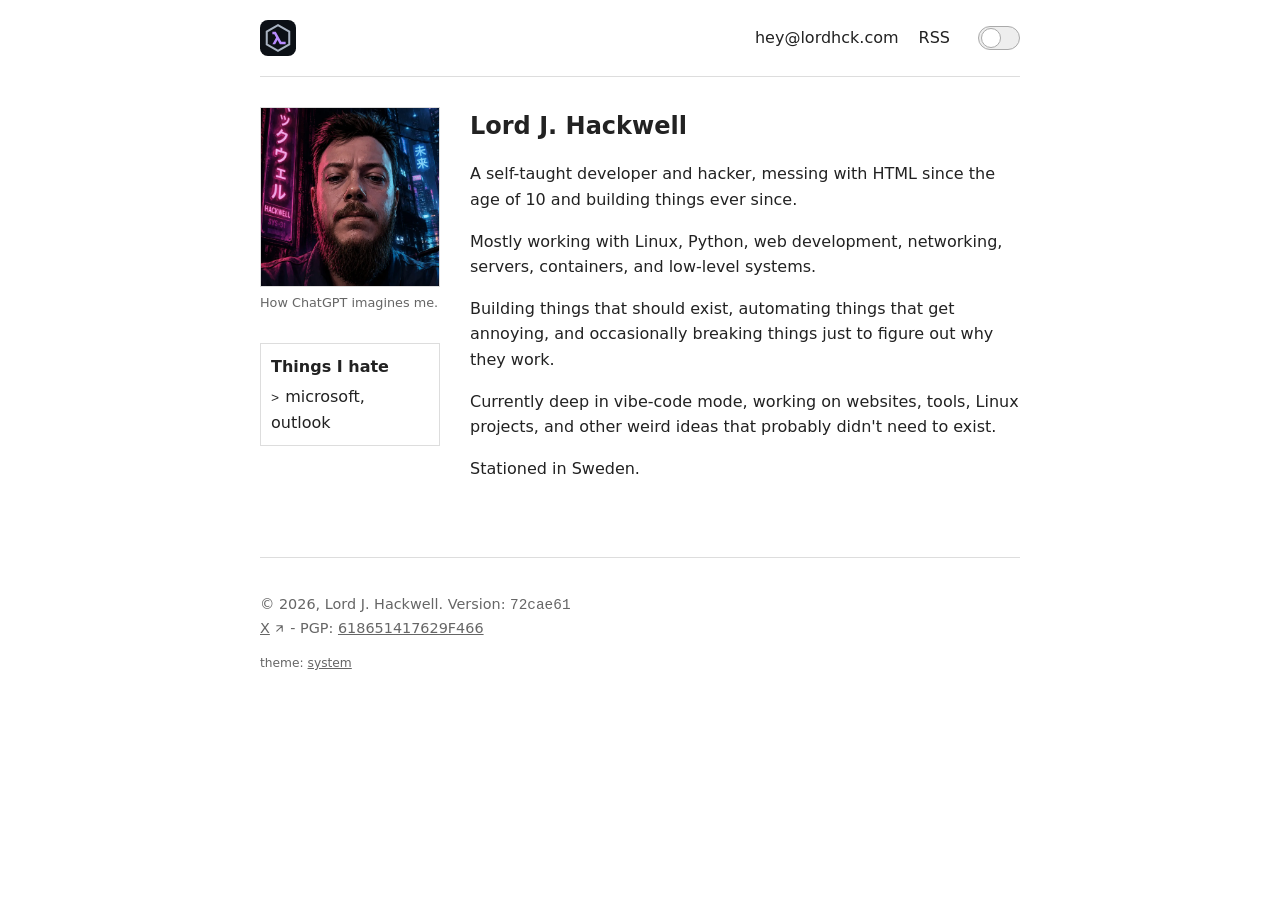
==== commit 54cb108b: "deploy: 72cae61ca94e96b04a677c732ce1aded04cffc69" ====
--- a/about/index.html
+++ b/about/index.html
@@ -108,8 +108,8 @@
     <footer>
         <p>
             &copy; 2026, Lord J. Hackwell. Version:
-            <span id="version">2759f7c</span><br>
-            <a href="https://x.com/lordhck">X</a>
+            <span id="version">72cae61</span><br>
+            <a href="https://x.com/lordhck">X</a> - PGP: <a href="/f/pgp.asc" title="20F6 B4B9 12B8 3689 2699 34A9 6186 5141 7629 F466">618651417629F466</a>
         </p>
         <p class="theme-switch">
             <button type="button" id="theme-cycle" title="Switch theme">theme: <span class="theme-value">system</span></button>
